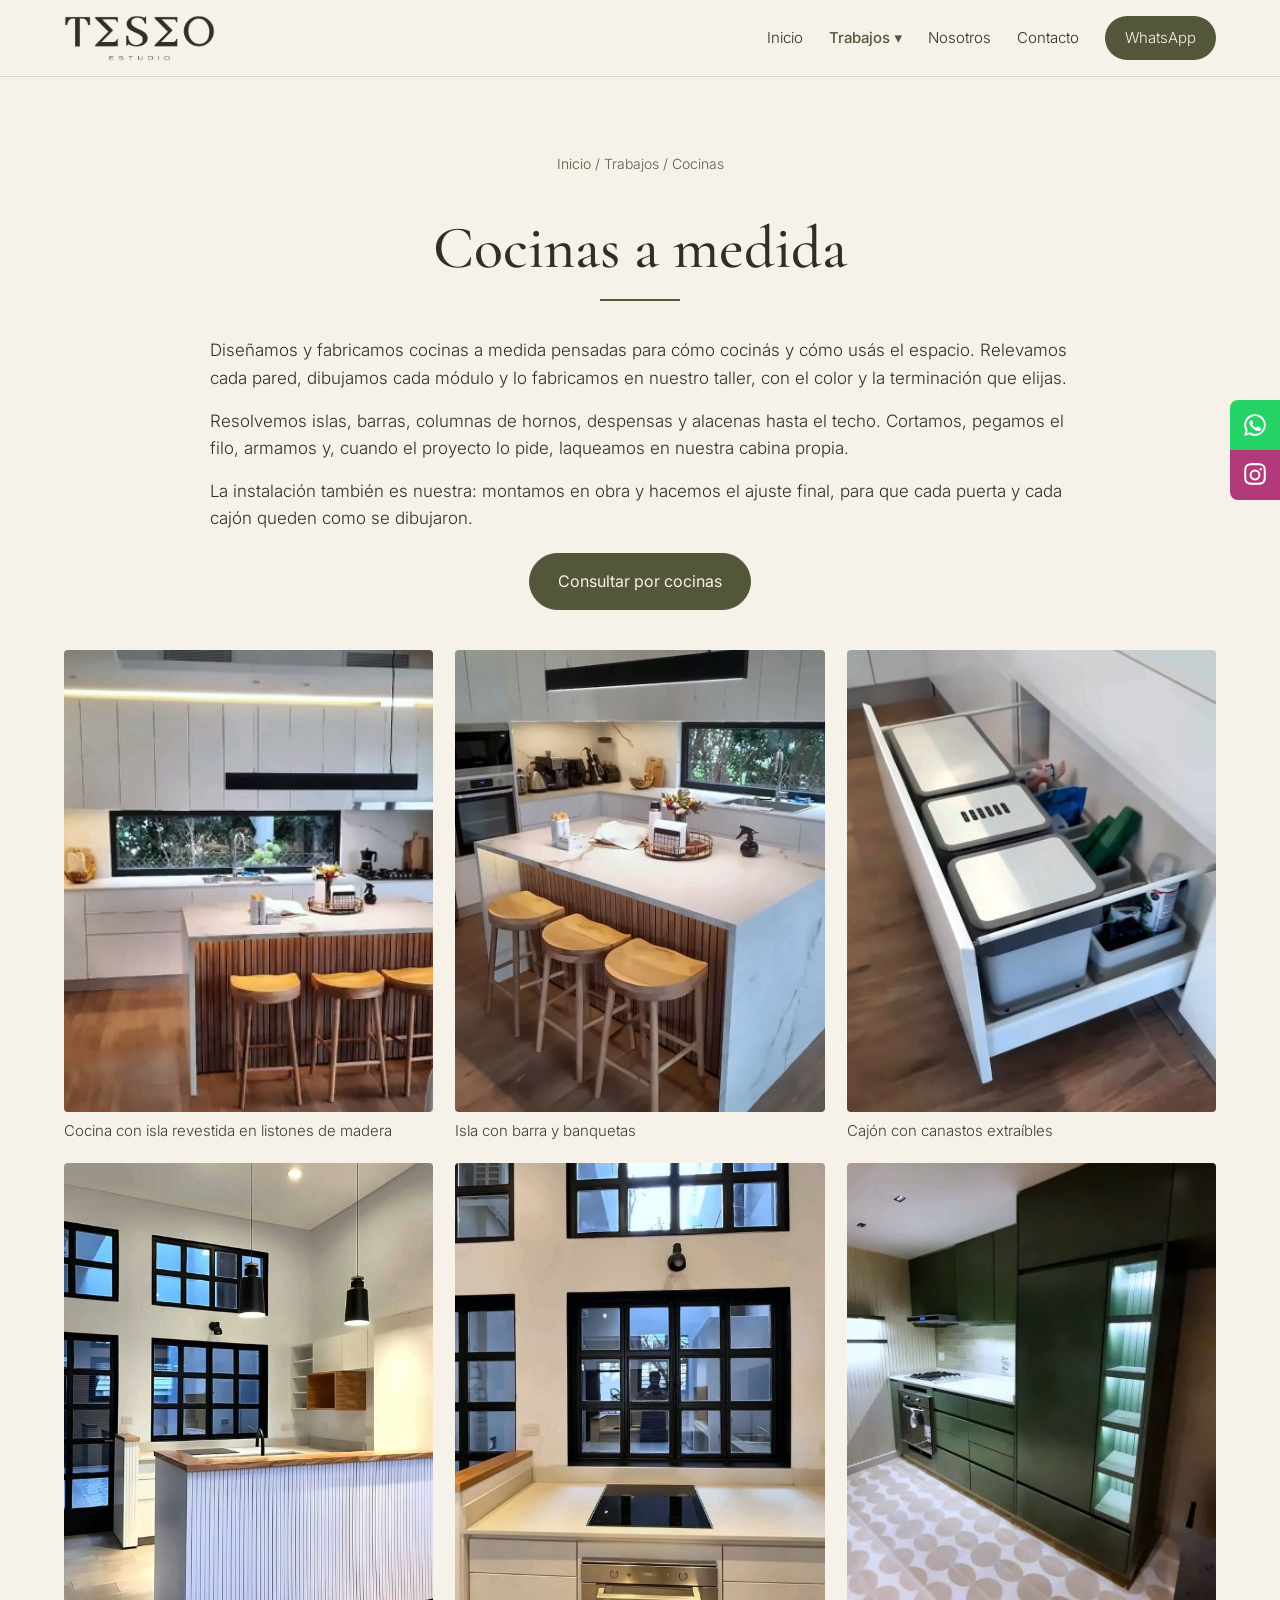
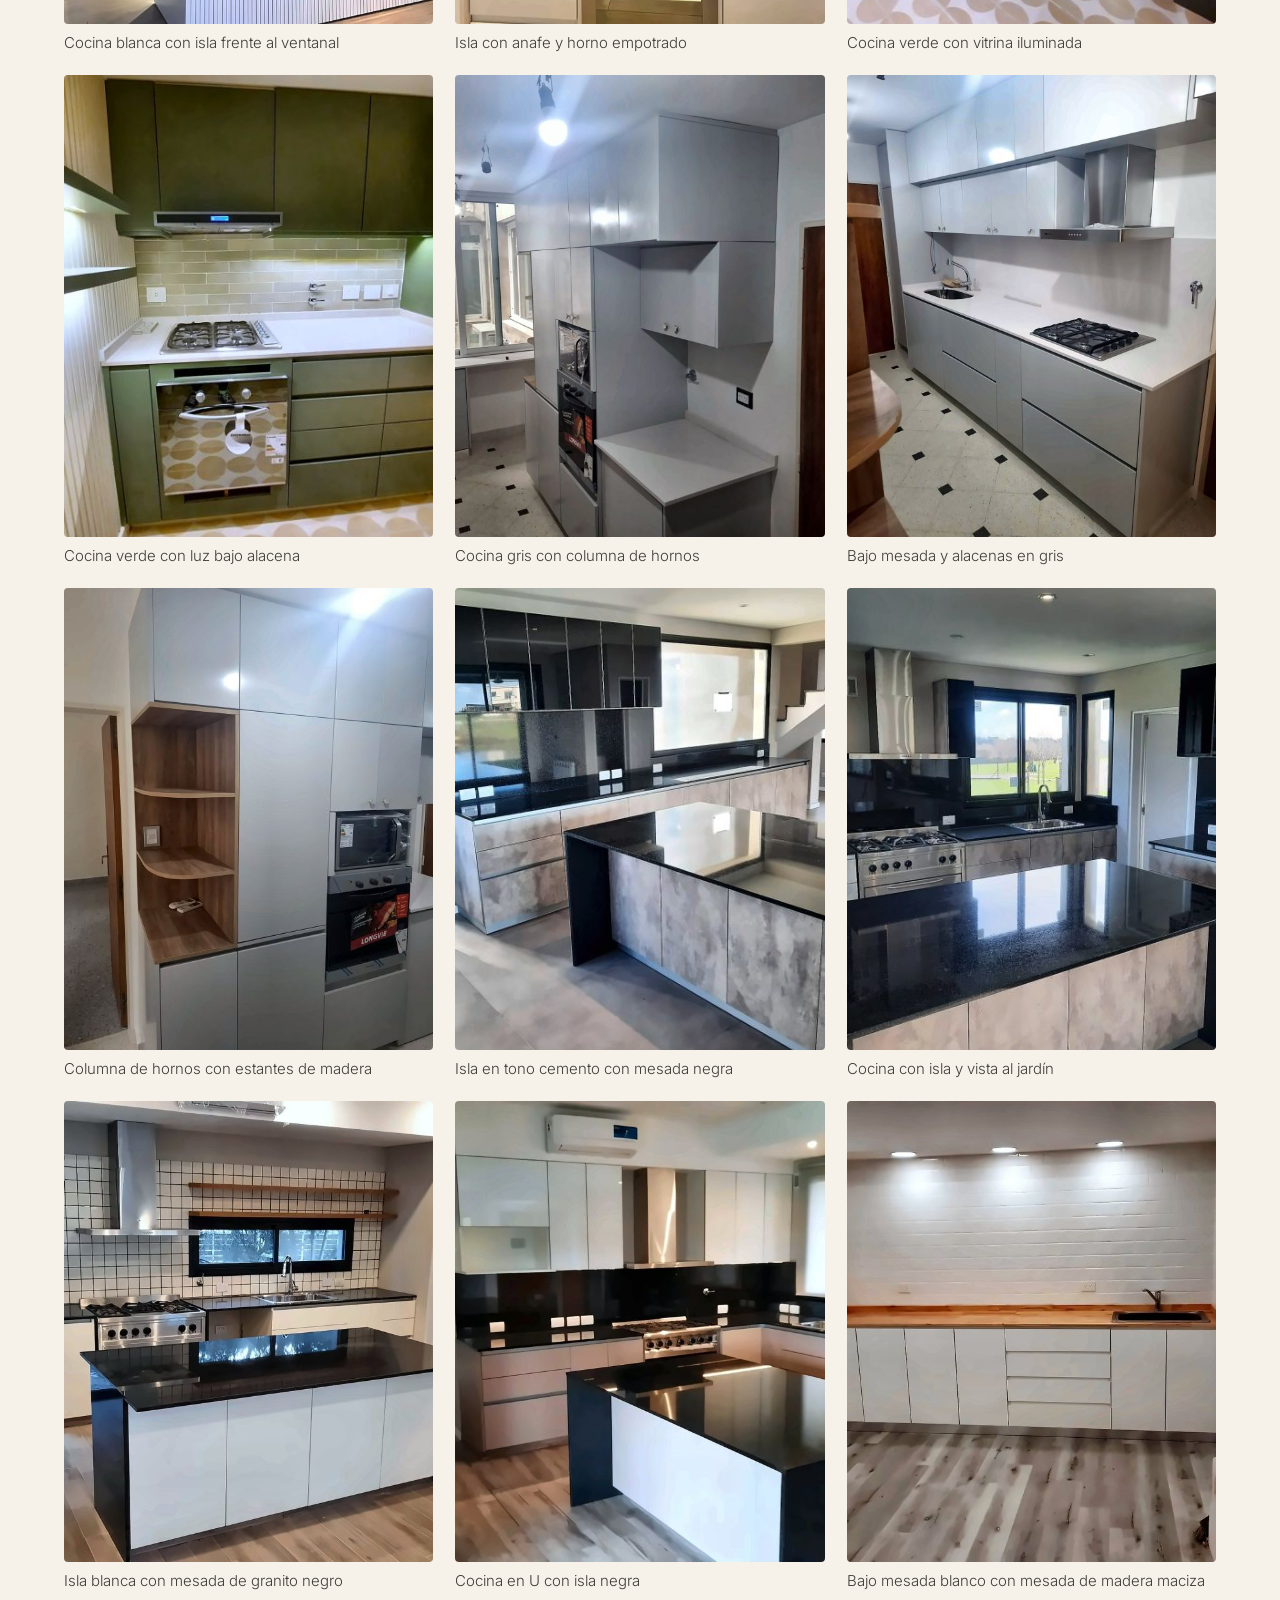
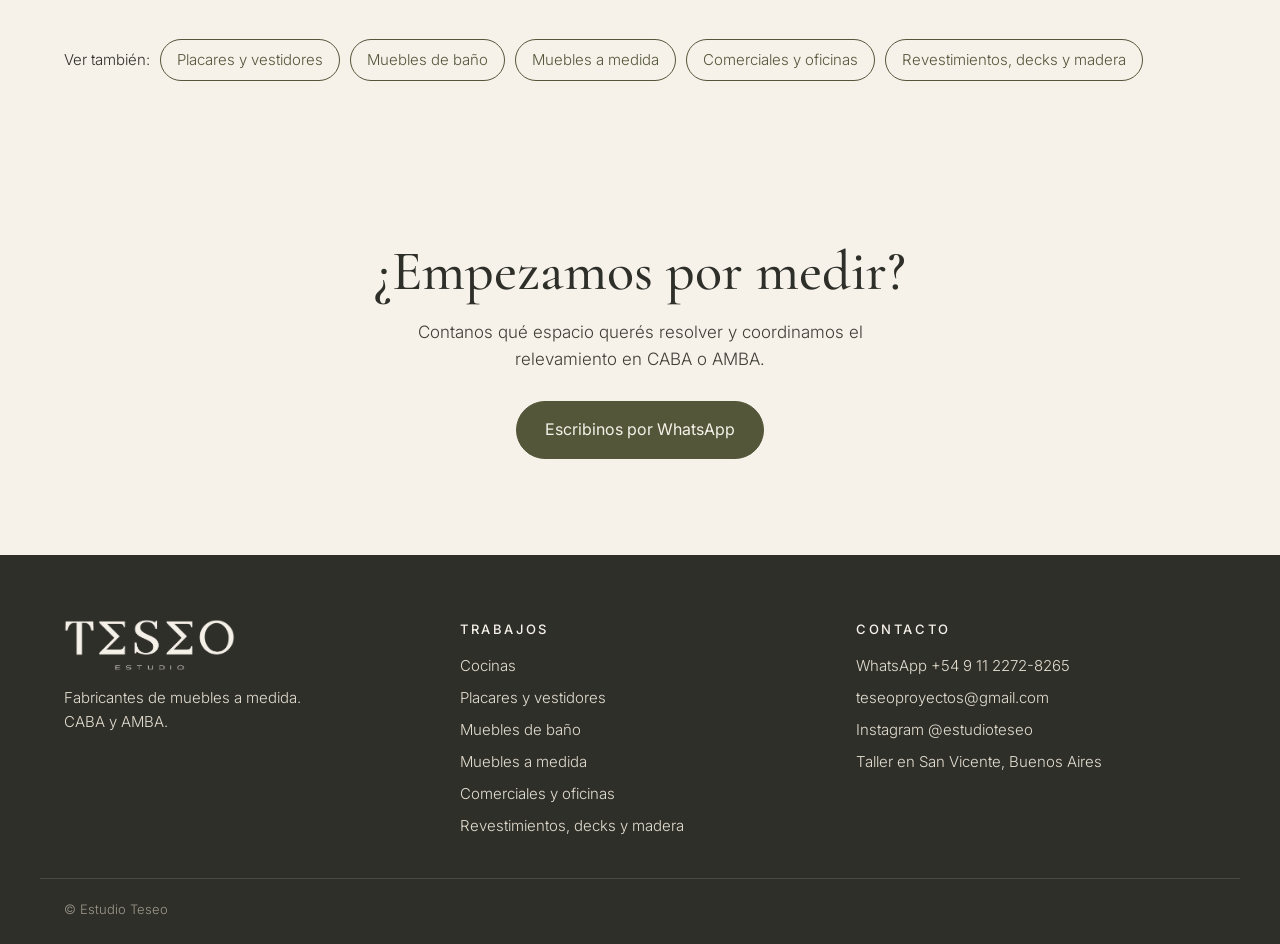
==== cocinas-a-medida.html @ 788e833e "Primera versión de la web de Estudio Teseo Co-Authored-By: Claude Opus 5.5 <noreply@anthropic.com> C" ====
<!doctype html>
<html lang="es"><head>
<meta charset="utf-8"><meta name="viewport" content="width=device-width, initial-scale=1">
<title>Cocinas a medida | Estudio Teseo</title>
<meta name="description" content="Cocinas a medida en CABA y AMBA. Bajo mesadas, alacenas, islas, columnas de hornos y despensas, fabricados para tu espacio. Fabricación e instalación propias.">
<meta property="og:type" content="website"><meta property="og:title" content="Cocinas a medida | Estudio Teseo">
<meta property="og:description" content="Cocinas a medida en CABA y AMBA. Bajo mesadas, alacenas, islas, columnas de hornos y despensas, fabricados para tu espacio. Fabricación e instalación propias."><meta property="og:image" content="img/compartir.jpg"><meta property="og:locale" content="es_AR">
<link rel="icon" href="data:image/svg+xml,%3Csvg xmlns='http://www.w3.org/2000/svg' viewBox='0 0 64 64'%3E%3Crect width='64' height='64' rx='10' fill='%2354563A'/%3E%3Ctext x='32' y='45' font-size='40' text-anchor='middle' fill='%23F6F2EA' font-family='sans-serif'%3E%CE%A3%3C/text%3E%3C/svg%3E">
<link rel="preconnect" href="https://fonts.googleapis.com">
<link href="https://fonts.googleapis.com/css2?family=Cormorant+Garamond:ital,wght@0,500;0,600;1,500&family=Inter:wght@300;400;500&display=swap" rel="stylesheet">
<link rel="stylesheet" href="estilo.css">
</head><body><header class="top"><div class="wrap bar">
<a href="index.html" class="home" aria-label="Estudio Teseo, inicio"><img class="logo-img" src="img/logo-oscuro.png" alt="Teseo Estudio" width="822" height="250"></a>
<button class="burger" aria-label="Abrir menú" aria-expanded="false"><span></span><span></span><span></span></button>
<nav class="menu" aria-label="Principal">
<a href="index.html">Inicio</a>
<div class="drop"><button class="dropbtn on" aria-expanded="false">Trabajos <span aria-hidden="true">▾</span></button><div class="dropmenu"><a href="cocinas-a-medida.html" class=on>Cocinas</a><a href="placares-y-vestidores.html">Placares y vestidores</a><a href="muebles-de-bano.html">Muebles de baño</a><a href="muebles-a-medida.html">Muebles a medida</a><a href="muebles-comerciales-y-oficinas.html">Comerciales y oficinas</a><a href="revestimientos-decks-y-madera.html">Revestimientos, decks y madera</a></div></div>
<a href="nosotros.html">Nosotros</a>
<a href="contacto.html">Contacto</a>
<a class="btn small" href="https://wa.me/5491122728265?text=Hola%20Estudio%20Teseo%2C%20vengo%20de%20la%20web%20y%20quiero%20hacer%20una%20consulta." target="_blank" rel="noopener">WhatsApp</a>
</nav></div></header>
<main><section class="page"><div class="wrap">
<p class="crumbs"><a href="index.html">Inicio</a> / Trabajos / Cocinas</p>
<h1>Cocinas a medida</h1><div class="rule"></div>
<div class="texto"><p>Diseñamos y fabricamos cocinas a medida pensadas para cómo cocinás y cómo usás el espacio. Relevamos cada pared, dibujamos cada módulo y lo fabricamos en nuestro taller, con el color y la terminación que elijas.</p><p>Resolvemos islas, barras, columnas de hornos, despensas y alacenas hasta el techo. Cortamos, pegamos el filo, armamos y, cuando el proyecto lo pide, laqueamos en nuestra cabina propia.</p><p>La instalación también es nuestra: montamos en obra y hacemos el ajuste final, para que cada puerta y cada cajón queden como se dibujaron.</p></div>
<p><a class="btn" href="https://wa.me/5491122728265?text=Hola%20Estudio%20Teseo%2C%20vengo%20de%20la%20web%20y%20quiero%20consultar%20por%20cocinas." target="_blank" rel="noopener">Consultar por cocinas</a></p>
<div class="galeria"><figure class="obra"><a href="img/obras/cocinas-25.jpg"><img loading="lazy" src="img/obras-mini/cocinas-25.jpg" alt="Cocina con isla revestida en listones de madera"></a><figcaption>Cocina con isla revestida en listones de madera</figcaption></figure><figure class="obra"><a href="img/obras/cocinas-31.jpg"><img loading="lazy" src="img/obras-mini/cocinas-31.jpg" alt="Isla con barra y banquetas"></a><figcaption>Isla con barra y banquetas</figcaption></figure><figure class="obra"><a href="img/obras/cocinas-26.jpg"><img loading="lazy" src="img/obras-mini/cocinas-26.jpg" alt="Cajón con canastos extraíbles"></a><figcaption>Cajón con canastos extraíbles</figcaption></figure><figure class="obra"><a href="img/obras/cocinas-16.jpg"><img loading="lazy" src="img/obras-mini/cocinas-16.jpg" alt="Cocina blanca con isla frente al ventanal"></a><figcaption>Cocina blanca con isla frente al ventanal</figcaption></figure><figure class="obra"><a href="img/obras/cocinas-18.jpg"><img loading="lazy" src="img/obras-mini/cocinas-18.jpg" alt="Isla con anafe y horno empotrado"></a><figcaption>Isla con anafe y horno empotrado</figcaption></figure><figure class="obra"><a href="img/obras/cocinas-05.jpg"><img loading="lazy" src="img/obras-mini/cocinas-05.jpg" alt="Cocina verde con vitrina iluminada"></a><figcaption>Cocina verde con vitrina iluminada</figcaption></figure><figure class="obra"><a href="img/obras/cocinas-10.jpg"><img loading="lazy" src="img/obras-mini/cocinas-10.jpg" alt="Cocina verde con luz bajo alacena"></a><figcaption>Cocina verde con luz bajo alacena</figcaption></figure><figure class="obra"><a href="img/obras/cocinas-45.jpg"><img loading="lazy" src="img/obras-mini/cocinas-45.jpg" alt="Cocina gris con columna de hornos"></a><figcaption>Cocina gris con columna de hornos</figcaption></figure><figure class="obra"><a href="img/obras/cocinas-53.jpg"><img loading="lazy" src="img/obras-mini/cocinas-53.jpg" alt="Bajo mesada y alacenas en gris"></a><figcaption>Bajo mesada y alacenas en gris</figcaption></figure><figure class="obra"><a href="img/obras/cocinas-54.jpg"><img loading="lazy" src="img/obras-mini/cocinas-54.jpg" alt="Columna de hornos con estantes de madera"></a><figcaption>Columna de hornos con estantes de madera</figcaption></figure><figure class="obra"><a href="img/obras/cocinas-63.jpg"><img loading="lazy" src="img/obras-mini/cocinas-63.jpg" alt="Isla en tono cemento con mesada negra"></a><figcaption>Isla en tono cemento con mesada negra</figcaption></figure><figure class="obra"><a href="img/obras/cocinas-66.jpg"><img loading="lazy" src="img/obras-mini/cocinas-66.jpg" alt="Cocina con isla y vista al jardín"></a><figcaption>Cocina con isla y vista al jardín</figcaption></figure><figure class="obra"><a href="img/obras/cocinas-84.jpg"><img loading="lazy" src="img/obras-mini/cocinas-84.jpg" alt="Isla blanca con mesada de granito negro"></a><figcaption>Isla blanca con mesada de granito negro</figcaption></figure><figure class="obra"><a href="img/obras/cocinas-89.jpg"><img loading="lazy" src="img/obras-mini/cocinas-89.jpg" alt="Cocina en U con isla negra"></a><figcaption>Cocina en U con isla negra</figcaption></figure><figure class="obra"><a href="img/obras/cocinas-80.jpg"><img loading="lazy" src="img/obras-mini/cocinas-80.jpg" alt="Bajo mesada blanco con mesada de madera maciza"></a><figcaption>Bajo mesada blanco con mesada de madera maciza</figcaption></figure></div>
<nav class="otros" aria-label="Otros trabajos"><span>Ver también:</span><a href="placares-y-vestidores.html">Placares y vestidores</a><a href="muebles-de-bano.html">Muebles de baño</a><a href="muebles-a-medida.html">Muebles a medida</a><a href="muebles-comerciales-y-oficinas.html">Comerciales y oficinas</a><a href="revestimientos-decks-y-madera.html">Revestimientos, decks y madera</a></nav>
</div></section>
<section class="cta"><div class="wrap center">
<h2>¿Empezamos por medir?</h2><p>Contanos qué espacio querés resolver y coordinamos el relevamiento en CABA o AMBA.</p>
<a class="btn" href="https://wa.me/5491122728265?text=Hola%20Estudio%20Teseo%2C%20vengo%20de%20la%20web%20y%20quiero%20consultar%20por%20cocinas." target="_blank" rel="noopener">Escribinos por WhatsApp</a></div></section>
</main><footer class="foot"><div class="wrap cols">
<div><img class="logo-img" src="img/logo-claro.png" alt="Teseo Estudio" width="822" height="250"><p>Fabricantes de muebles a medida.<br>CABA y AMBA.</p></div>
<div><h4>Trabajos</h4><ul><li><a href="cocinas-a-medida.html">Cocinas</a></li><li><a href="placares-y-vestidores.html">Placares y vestidores</a></li><li><a href="muebles-de-bano.html">Muebles de baño</a></li><li><a href="muebles-a-medida.html">Muebles a medida</a></li><li><a href="muebles-comerciales-y-oficinas.html">Comerciales y oficinas</a></li><li><a href="revestimientos-decks-y-madera.html">Revestimientos, decks y madera</a></li></ul></div>
<div><h4>Contacto</h4><ul>
<li><a href="https://wa.me/5491122728265?text=Hola%20Estudio%20Teseo%2C%20vengo%20de%20la%20web%20y%20quiero%20hacer%20una%20consulta." target="_blank" rel="noopener">WhatsApp +54 9 11 2272-8265</a></li>
<li><a href="mailto:teseoproyectos@gmail.com">teseoproyectos@gmail.com</a></li>
<li><a href="https://www.instagram.com/estudioteseo/" target="_blank" rel="noopener">Instagram @estudioteseo</a></li>
<li>Taller en San Vicente, Buenos Aires</li></ul></div>
</div><div class="wrap copy">© Estudio Teseo</div></footer>
<div class="float" aria-label="Contacto rápido">
<a class="f-wa" href="https://wa.me/5491122728265?text=Hola%20Estudio%20Teseo%2C%20vengo%20de%20la%20web%20y%20quiero%20hacer%20una%20consulta." target="_blank" rel="noopener" aria-label="WhatsApp"><svg viewBox="0 0 24 24"><path fill="currentColor" d="M12 2a10 10 0 0 0-8.6 15.1L2 22l5-1.3A10 10 0 1 0 12 2zm0 18.2a8.2 8.2 0 0 1-4.2-1.2l-.3-.2-3 .8.8-2.9-.2-.3A8.2 8.2 0 1 1 12 20.2zm4.5-6.1c-.2-.1-1.5-.7-1.7-.8s-.4-.1-.6.1-.7.8-.8 1-.3.2-.5.1a6.7 6.7 0 0 1-3.3-2.9c-.3-.4.3-.4.7-1.4.1-.2 0-.3 0-.4l-.8-1.8c-.2-.5-.4-.4-.6-.4h-.5a1 1 0 0 0-.7.3 3 3 0 0 0-.9 2.2 5.2 5.2 0 0 0 1.1 2.8 11.9 11.9 0 0 0 4.6 4c1.7.7 2.4.8 3.2.7a2.8 2.8 0 0 0 1.8-1.3 2.3 2.3 0 0 0 .2-1.3c-.1-.1-.3-.2-.5-.3z"/></svg></a>
<a class="f-ig" href="https://www.instagram.com/estudioteseo/" target="_blank" rel="noopener" aria-label="Instagram"><svg viewBox="0 0 24 24"><path fill="currentColor" d="M12 7a5 5 0 1 0 0 10 5 5 0 0 0 0-10zm0 8.2a3.2 3.2 0 1 1 0-6.4 3.2 3.2 0 0 1 0 6.4zM17.3 5.5a1.2 1.2 0 1 0 0 2.4 1.2 1.2 0 0 0 0-2.4zM21.9 7.1a6.1 6.1 0 0 0-1.6-4.3A6.1 6.1 0 0 0 16 1.1C14.3 1 9.7 1 8 1.1a6.1 6.1 0 0 0-4.3 1.6A6.1 6.1 0 0 0 2.1 7C2 8.7 2 13.3 2.1 15a6.1 6.1 0 0 0 1.6 4.3A6.1 6.1 0 0 0 8 20.9c1.7.1 6.3.1 8 0a6.1 6.1 0 0 0 4.3-1.6 6.1 6.1 0 0 0 1.6-4.3c.1-1.7.1-6.3 0-8zm-2.2 9.8a3.3 3.3 0 0 1-1.8 1.8c-1.3.5-4.3.4-5.9.4s-4.6.1-5.9-.4a3.3 3.3 0 0 1-1.8-1.8c-.5-1.3-.4-4.3-.4-5.9s-.1-4.6.4-5.9a3.3 3.3 0 0 1 1.8-1.8C7.4 2.8 10.4 2.9 12 2.9s4.6-.1 5.9.4a3.3 3.3 0 0 1 1.8 1.8c.5 1.3.4 4.3.4 5.9s.1 4.6-.4 5.9z"/></svg></a>
</div>
<div id="visor" role="dialog" aria-modal="true" aria-label="Foto ampliada"><button id="vx" aria-label="Cerrar">×</button><button id="vp" aria-label="Anterior">‹</button><img alt=""><button id="vn" aria-label="Siguiente">›</button><p></p></div>
<script src="sitio.js"></script>
</body></html>
---- estilo.css ----
:root{--olive:#54563A;--sand:#ECE4D6;--paper:#F6F2EA;--ink:#2F2F2A;--mute:#5E5C52;--line:#DDD4C3}
*{box-sizing:border-box}
html{scroll-behavior:smooth}
body{margin:0;background:var(--paper);color:var(--ink);font-family:Inter,system-ui,sans-serif;font-weight:300;font-size:17px;line-height:1.6}
img{max-width:100%;display:block}
a{color:var(--olive)}
h1,h2,h3{font-family:'Cormorant Garamond',Georgia,serif;font-weight:500;line-height:1.1;margin:0}
h2{font-size:clamp(32px,4vw,46px)}
.wrap{max-width:1200px;margin:0 auto;padding:0 24px}
.narrow{max-width:820px}
.center{text-align:center}
.kicker{font-size:13px;letter-spacing:.3em;color:var(--mute);margin:0}
.sub{color:var(--mute);margin:10px 0 32px}
.btn{display:inline-block;text-decoration:none;background:var(--olive);color:var(--paper);padding:15px 28px;border-radius:999px;font-weight:400;font-size:16px;border:1px solid var(--olive);cursor:pointer;font-family:inherit}
.btn:hover{background:var(--ink);border-color:var(--ink);color:var(--paper)}
.btn.small{padding:10px 20px;font-size:15px}
.btn.outline{background:transparent;color:var(--olive)}
.btn.outline:hover{background:var(--olive);color:var(--paper)}
/* header */
.top{position:sticky;top:0;z-index:40;background:var(--paper);border-bottom:1px solid var(--line)}
.bar{display:flex;align-items:center;justify-content:space-between;min-height:76px;gap:16px}
.home{text-decoration:none;color:var(--ink)}
.logo{display:inline-flex;flex-direction:column;line-height:1.1}
.logo .l1{font-weight:300;font-size:26px;letter-spacing:.32em}
.logo .l2{font-size:10px;letter-spacing:.5em;color:var(--mute)}
.menu{display:flex;align-items:center;gap:6px 26px;font-size:15px}
.menu>a,.dropbtn{text-decoration:none;color:var(--ink);padding:12px 0;background:none;border:0;font:inherit;cursor:pointer}
.menu>a.on,.dropbtn.on{color:var(--olive);font-weight:500}
.menu>a.btn{color:var(--paper);background:var(--olive);padding:10px 20px}
.drop{position:relative}
.dropmenu{display:none;position:absolute;top:100%;left:-16px;background:var(--paper);border:1px solid var(--line);border-radius:6px;padding:8px 0;min-width:260px;box-shadow:0 12px 30px rgba(0,0,0,.08)}
.dropmenu a{display:block;padding:10px 18px;text-decoration:none;color:var(--ink)}
.dropmenu a:hover,.dropmenu a.on{background:var(--sand);color:var(--olive)}
.drop:hover .dropmenu,.drop.open .dropmenu{display:block}
.burger{display:none;background:none;border:0;width:44px;height:44px;cursor:pointer;padding:10px}
.burger span{display:block;height:2px;background:var(--ink);margin:5px 0}
@media (max-width:900px){
 .burger{display:block}
 .menu{display:none;position:absolute;left:0;right:0;top:100%;background:var(--paper);flex-direction:column;align-items:stretch;padding:8px 24px 20px;border-bottom:1px solid var(--line)}
 .menu.open{display:flex}
 .menu>a,.dropbtn{padding:12px 0;text-align:left;border-bottom:1px solid var(--line)}
 .menu>a.btn{text-align:center;margin-top:12px;border-bottom:0}
 .dropmenu{position:static;box-shadow:none;border:0;padding:0 0 8px 12px;display:none}
 .drop:hover .dropmenu{display:none}.drop.open .dropmenu{display:block}
}
/* slider */
.slider{position:relative;height:min(78vh,720px);min-height:460px;overflow:hidden;background:#222}
.slide{position:absolute;inset:0;background-size:cover;background-position:center;opacity:0;transition:opacity 1.2s;display:block}
.slide.on{opacity:1}
.slide::after{content:"";position:absolute;inset:0;background:linear-gradient(180deg,rgba(0,0,0,.15),rgba(0,0,0,.55))}
.slide .cap{position:absolute;right:28px;bottom:70px;z-index:2;color:var(--paper);font-size:14px;letter-spacing:.25em;text-transform:uppercase;border-bottom:1px solid rgba(246,242,234,.7);padding-bottom:4px}
.slogan{position:absolute;left:0;right:0;bottom:90px;z-index:3;max-width:1200px;margin:0 auto;padding:0 24px;color:var(--paper);pointer-events:none}
.slogan .kicker{color:#E4DED0}
.slogan h1{font-size:clamp(42px,6.5vw,84px);margin-top:12px;color:var(--paper)}
.slogan em{color:#E8E2C8}
.dots{position:absolute;left:0;right:0;bottom:28px;z-index:3;display:flex;gap:10px;justify-content:center}
.dot{width:11px;height:11px;border-radius:50%;border:1px solid var(--paper);background:transparent;padding:0;cursor:pointer}
.dot.on{background:var(--paper)}
@media (max-width:700px){.slide .cap{display:none}.slogan{bottom:70px}}
/* intro */
.intro{padding:80px 0 72px}
.intro p{font-size:19px}
.rubros{list-style:none;padding:0;margin:36px 0;display:grid;grid-template-columns:1fr;gap:1px;background:#CFC5B2;border:1px solid #CFC5B2}
.rubros li{background:var(--sand);padding:22px;display:flex;flex-direction:column;gap:6px}
.rubros strong{font-family:'Cormorant Garamond',serif;font-size:23px;font-weight:600;line-height:1.15}
.rubros span{font-size:15px;color:#3F3E37}
/* video */
.video{background:var(--sand);padding:72px 0}
.video video{margin:28px auto 0;max-height:80vh;max-width:100%;border-radius:6px;background:#000}
/* tiles */
.tiles-sec{padding:88px 0}
.tiles{display:grid;grid-template-columns:repeat(auto-fit,minmax(min(100%,340px),1fr));gap:18px}
.tile{position:relative;display:block;aspect-ratio:4/3;overflow:hidden;border-radius:6px;text-decoration:none;background:#333}
.tile img{width:100%;height:100%;object-fit:cover;transition:transform .5s}
.tile:hover img{transform:scale(1.04)}
.tile::after{content:"";position:absolute;inset:0;background:linear-gradient(180deg,rgba(0,0,0,0) 30%,rgba(0,0,0,.82))}
.tile span{position:absolute;left:22px;right:22px;bottom:18px;z-index:2;color:var(--paper);display:flex;flex-direction:column;gap:4px}
.tile strong{font-family:'Cormorant Garamond',serif;font-weight:600;font-size:30px;line-height:1.05;letter-spacing:.02em}
.tile em{font-style:normal;font-size:14px;color:#ECE4D6}
/* proceso */
.proceso{background:var(--olive);color:var(--paper);padding:88px 0}
.proceso .sub{color:#E4DED0}
.pasos{list-style:none;padding:0;margin:0;display:grid;grid-template-columns:repeat(auto-fit,minmax(min(100%,170px),1fr));gap:26px}
.pasos li{display:flex;flex-direction:column;gap:8px;border-top:1px solid #8A8B6E;padding-top:16px}
.pasos .n{font-family:'Cormorant Garamond',serif;font-size:38px;line-height:1}
.pasos strong{font-weight:500;font-size:18px}
.pasos span:last-child{font-size:15px;color:#E4DED0}
.page .pasos li{border-top-color:var(--line)}
.page .pasos span:last-child{color:var(--mute)}
/* estudios */
.estudios{background:var(--sand);padding:88px 0}
.two{display:grid;grid-template-columns:repeat(auto-fit,minmax(min(100%,420px),1fr));gap:48px;align-items:start}
.estudios h2{margin:14px 0 18px}
.checks{list-style:none;padding:0;margin:0 0 26px;display:flex;flex-direction:column;gap:12px}
.checks li{padding-left:28px;position:relative}
.checks li::before{content:"";position:absolute;left:0;top:11px;width:14px;height:1px;background:var(--olive)}
/* cta */
.cta{padding:96px 0}
.cta h2{font-size:clamp(36px,5vw,56px)}
.cta p{color:#3F3E37;max-width:34rem;margin:16px auto 28px}
/* pages */
.page{padding:56px 0 64px}
.crumbs{font-size:14px;color:var(--mute);margin:0 0 18px}
.crumbs a{text-decoration:none}
.page h1{font-size:clamp(38px,5vw,60px);text-align:center}
.rule{width:80px;height:2px;background:var(--olive);margin:18px auto 36px}
.texto{max-width:860px;margin:0 auto 8px}
.page>.wrap>p{text-align:center;margin:20px 0 40px}
.texto p{margin:0 0 16px}
.foto{border-radius:6px;width:100%;height:100%;max-height:560px;object-fit:cover}
.mt{margin:72px 0 28px}
.galeria{display:grid;grid-template-columns:repeat(auto-fill,minmax(min(100%,300px),1fr));gap:22px}
.obra{margin:0}
.obra a{display:block;overflow:hidden;border-radius:4px;background:#E4DED0}
.obra img{width:100%;aspect-ratio:4/5;object-fit:cover;transition:transform .4s}
.obra a:hover img{transform:scale(1.03)}
.obra figcaption{font-size:15px;color:#3F3E37;margin-top:8px;line-height:1.4}
.otros{display:flex;flex-wrap:wrap;gap:10px;align-items:center;margin-top:48px;font-size:15px}
.otros a{border:1px solid var(--olive);border-radius:999px;padding:8px 16px;text-decoration:none}
.otros a:hover{background:var(--olive);color:var(--paper)}
.datos{list-style:none;padding:0;margin:20px 0;display:flex;flex-direction:column;gap:10px}
.datos strong{font-weight:500}
.form{background:var(--sand);padding:28px;border-radius:8px;display:flex;flex-direction:column;gap:16px}
.form label{display:flex;flex-direction:column;gap:6px;font-size:15px;font-weight:400}
.form input,.form select,.form textarea{font:inherit;font-size:16px;padding:12px 14px;border:1px solid #CFC5B2;border-radius:6px;background:var(--paper);color:var(--ink)}
.form .btn{align-self:flex-start}
.nota{font-size:13px;color:var(--mute);margin:0}
/* footer */
.foot{background:var(--ink);color:#E4DED0;padding:64px 0 24px;font-size:15px}
.foot .cols{display:grid;grid-template-columns:repeat(auto-fit,minmax(min(100%,220px),1fr));gap:36px}
.foot .logo .l1{color:var(--paper);font-size:22px}.foot .logo .l2{color:#B9B3A3}
.foot h4{font-family:Inter,sans-serif;font-weight:500;font-size:13px;letter-spacing:.2em;text-transform:uppercase;margin:0 0 14px;color:var(--paper)}
.foot ul{list-style:none;padding:0;margin:0;display:flex;flex-direction:column;gap:8px}
.foot a{color:#E4DED0;text-decoration:none}.foot a:hover{color:var(--paper);text-decoration:underline}
.copy{margin-top:40px;padding-top:20px;border-top:1px solid #4A4A43;font-size:13px;color:#9C978A}
/* floating */
.float{position:fixed;right:0;top:50%;transform:translateY(-50%);z-index:45;display:flex;flex-direction:column}
.float a{width:50px;height:50px;display:flex;align-items:center;justify-content:center;color:#fff}
.float svg{width:26px;height:26px}
.f-wa{background:#25D366;border-radius:8px 0 0 0}.f-ig{background:#B23A7A;border-radius:0 0 0 8px}
/* lightbox */
#visor{position:fixed;inset:0;background:rgba(30,30,26,.97);display:none;align-items:center;justify-content:center;z-index:60;padding:56px 16px}
#visor.open{display:flex}
#visor img{max-width:100%;max-height:100%;object-fit:contain}
#visor p{position:absolute;bottom:14px;left:0;right:0;text-align:center;color:var(--sand);margin:0;font-size:15px;padding:0 60px}
#visor button{position:absolute;background:none;border:0;color:var(--paper);font-size:36px;cursor:pointer;width:56px;height:56px}
#vx{top:6px;right:6px}#vp{left:4px;top:50%;transform:translateY(-50%)}#vn{right:4px;top:50%;transform:translateY(-50%)}

@media (min-width:640px){.rubros{grid-template-columns:1fr 1fr}.rubros li:last-child{grid-column:span 2}}
@media (min-width:1000px){.intro .narrow{max-width:1200px}.intro .narrow>p:first-child{max-width:820px;margin-left:auto;margin-right:auto}.rubros{grid-template-columns:repeat(5,1fr)}.rubros li:last-child{grid-column:auto}}
.ig{max-width:400px;margin:28px auto 0;border-radius:8px;overflow:hidden;background:#fff}.ig iframe{width:100%;height:700px;border:0;display:block}
.logo-img{height:46px;width:auto}.foot .logo-img{height:52px;margin-bottom:14px}@media (max-width:600px){.logo-img{height:38px}}
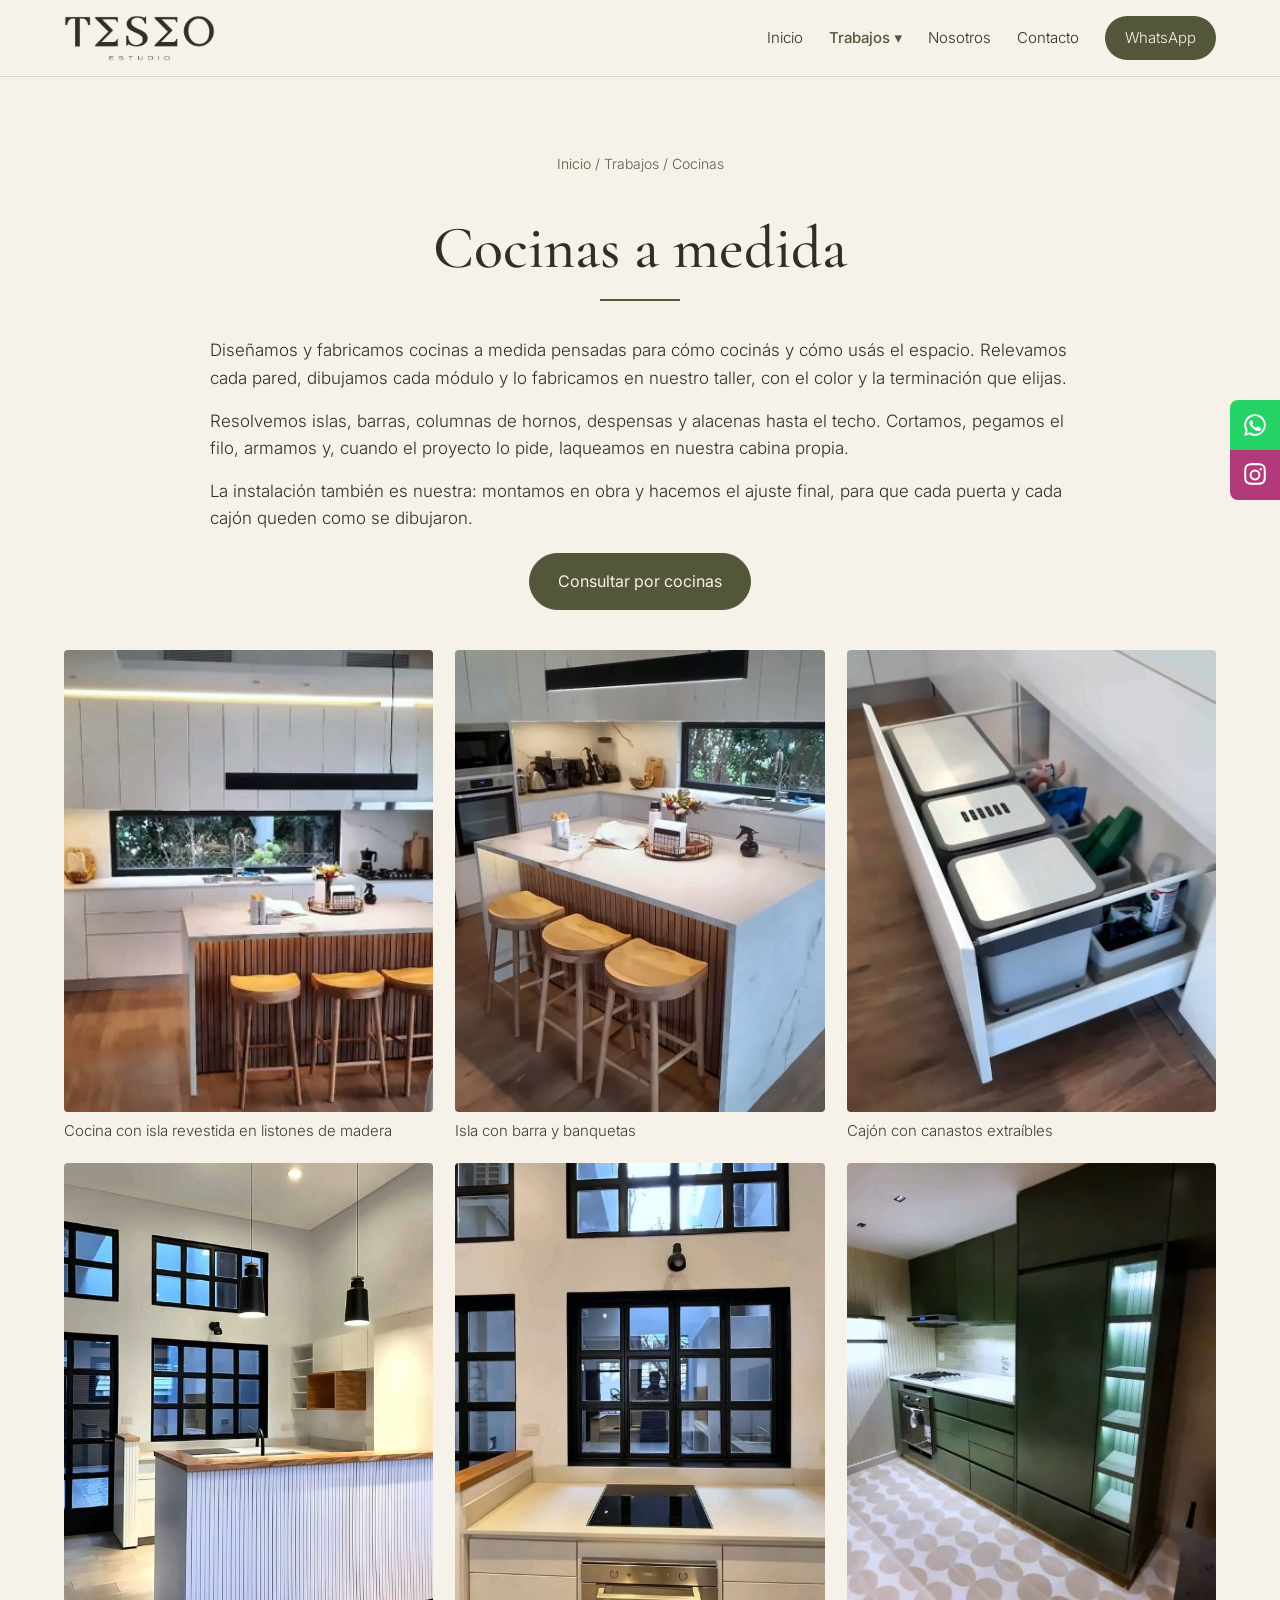
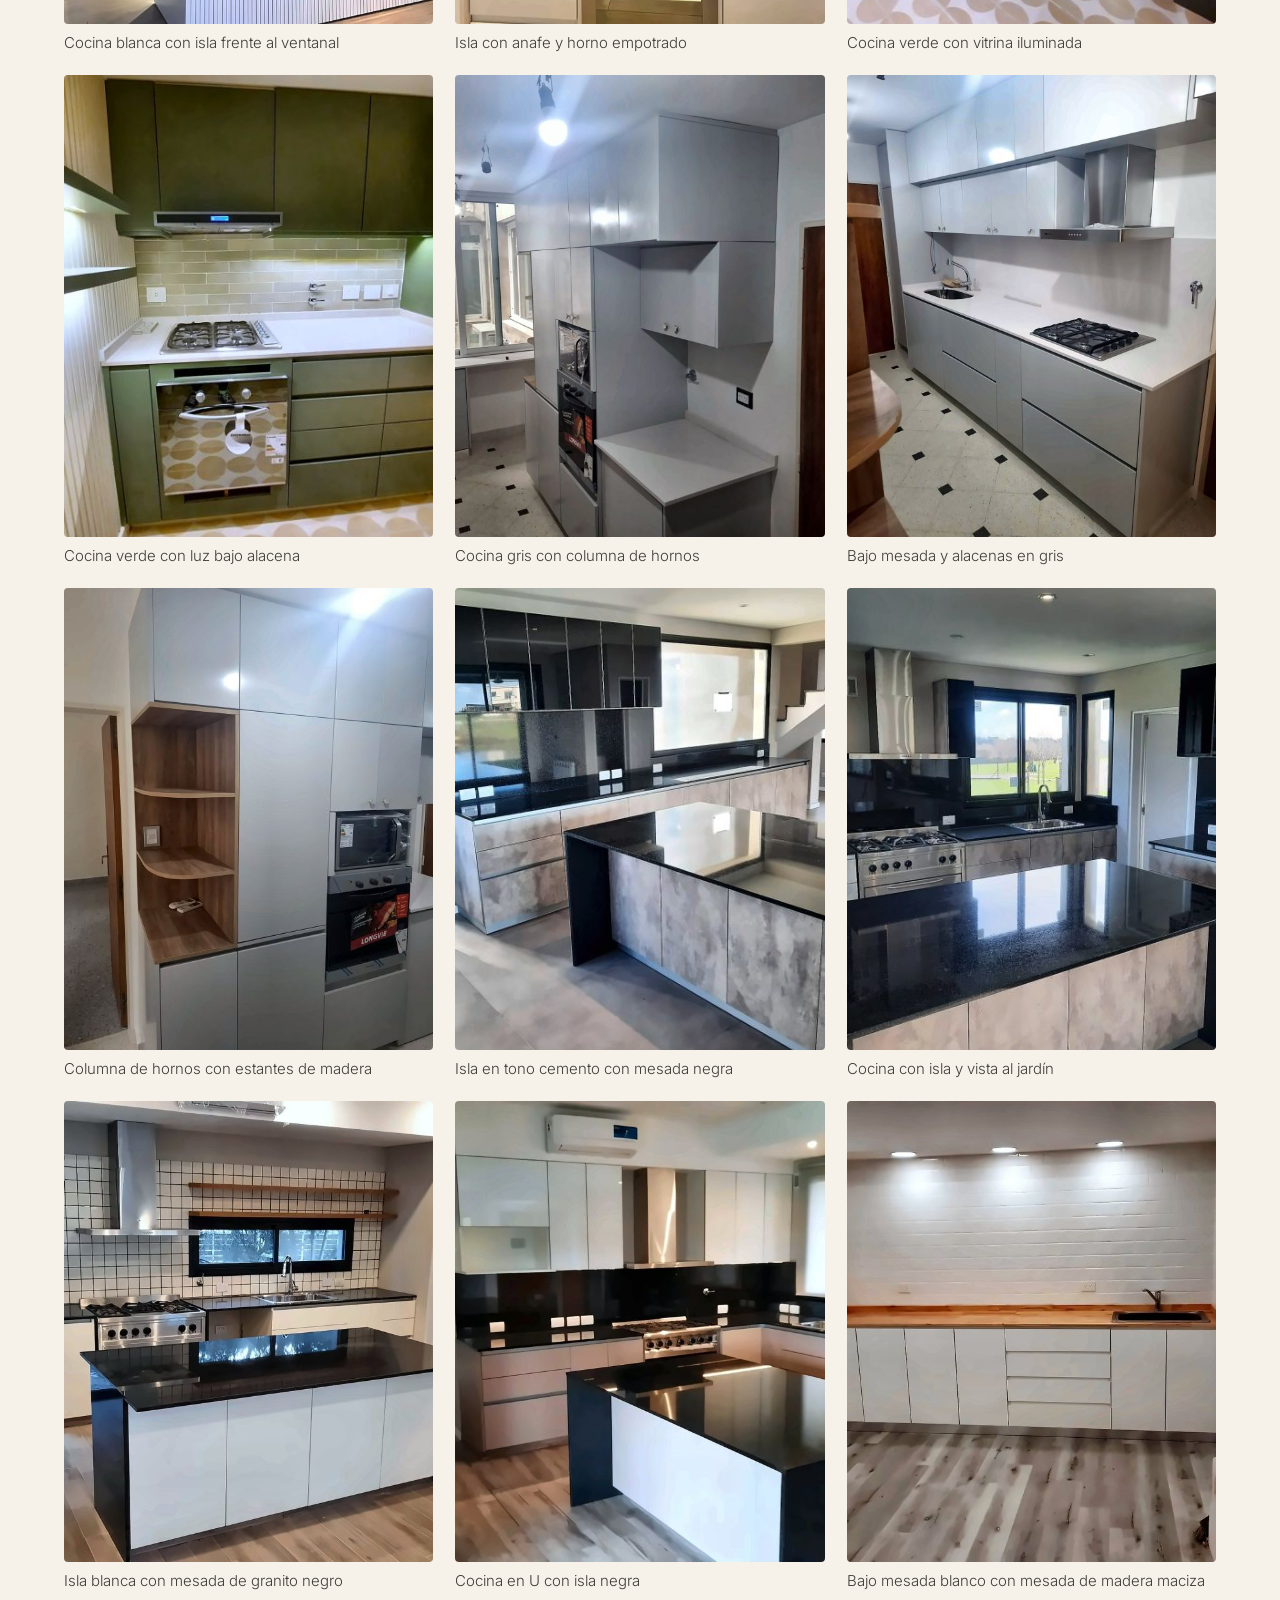
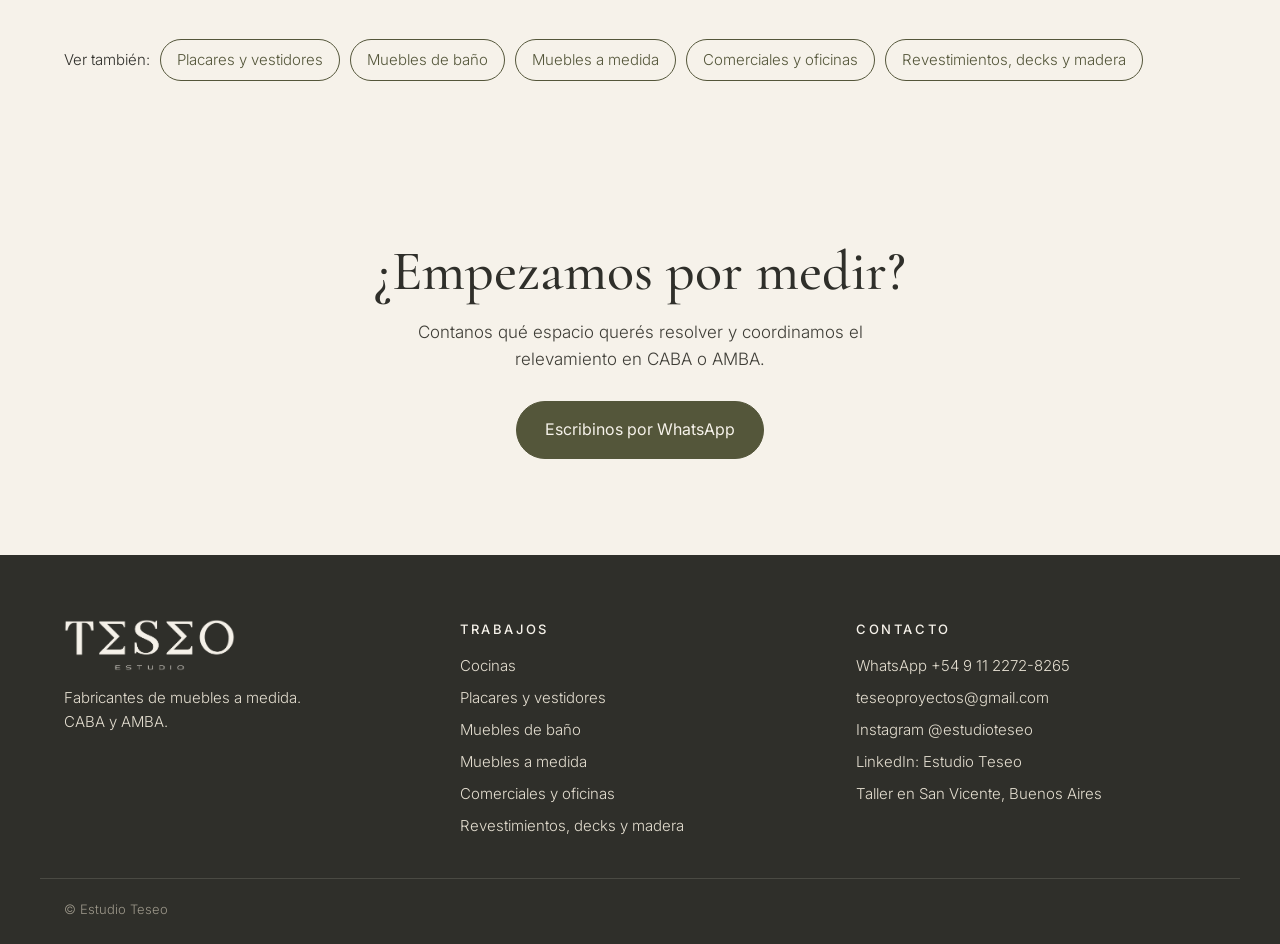
==== commit 5a512281: "Agregar LinkedIn en el pie y en contacto" ====
--- a/cocinas-a-medida.html
+++ b/cocinas-a-medida.html
@@ -37,6 +37,7 @@
 <li><a href="https://wa.me/5491122728265?text=Hola%20Estudio%20Teseo%2C%20vengo%20de%20la%20web%20y%20quiero%20hacer%20una%20consulta." target="_blank" rel="noopener">WhatsApp +54 9 11 2272-8265</a></li>
 <li><a href="mailto:teseoproyectos@gmail.com">teseoproyectos@gmail.com</a></li>
 <li><a href="https://www.instagram.com/estudioteseo/" target="_blank" rel="noopener">Instagram @estudioteseo</a></li>
+<li><a href="https://www.linkedin.com/company/estudioteseo/" target="_blank" rel="noopener">LinkedIn: Estudio Teseo</a></li>
 <li>Taller en San Vicente, Buenos Aires</li></ul></div>
 </div><div class="wrap copy">© Estudio Teseo</div></footer>
 <div class="float" aria-label="Contacto rápido">
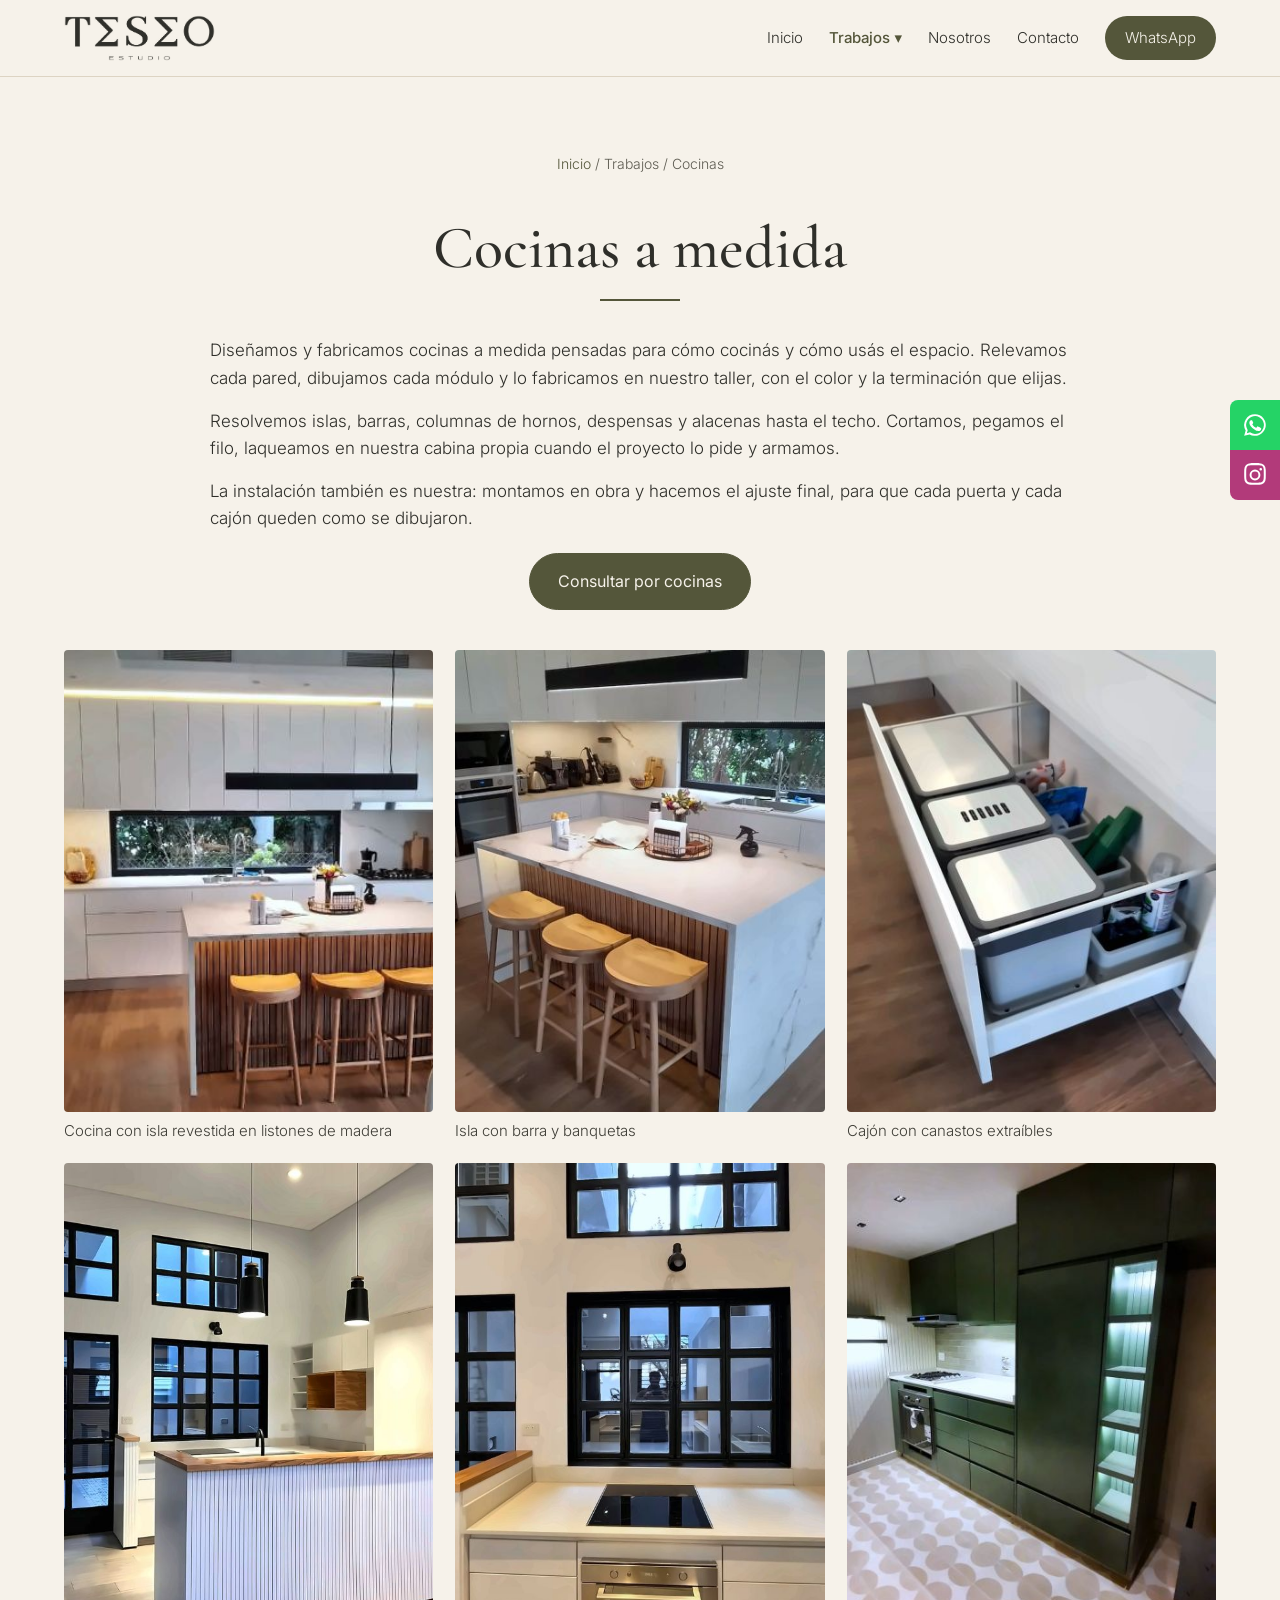
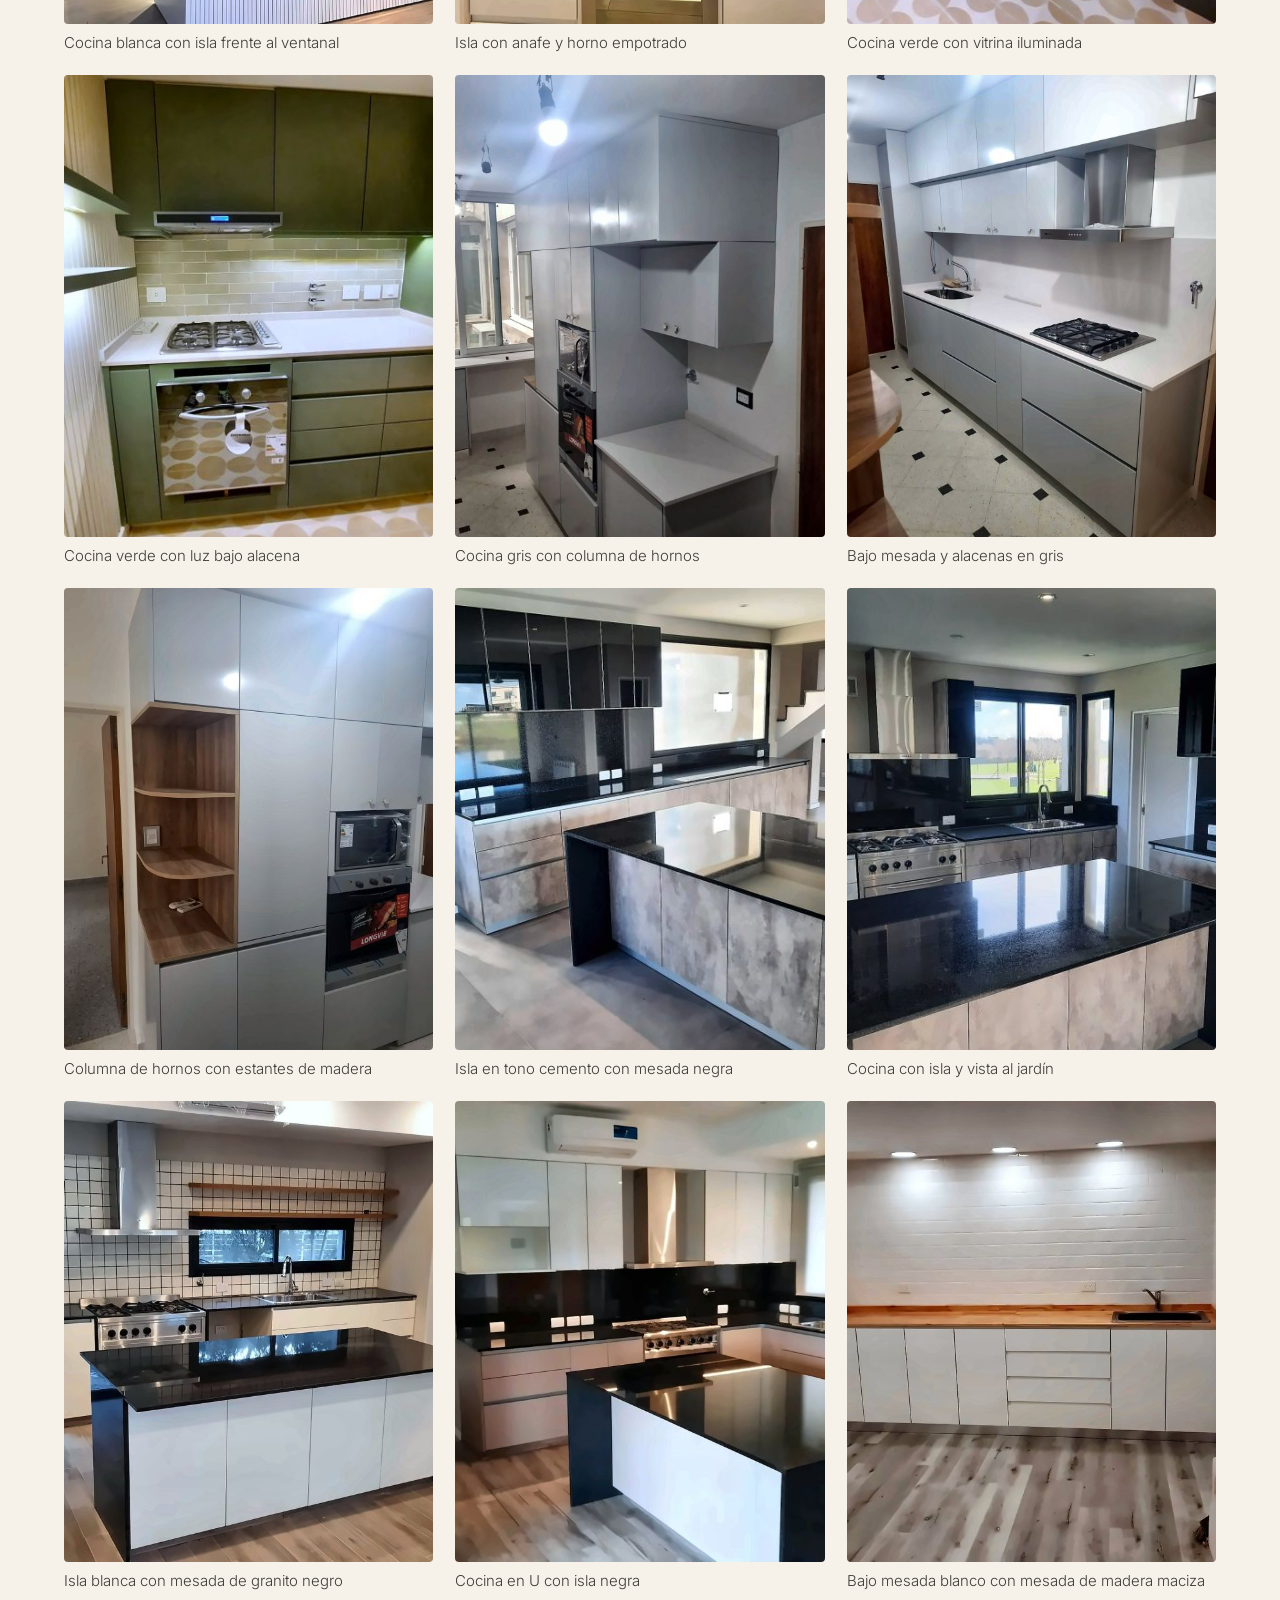
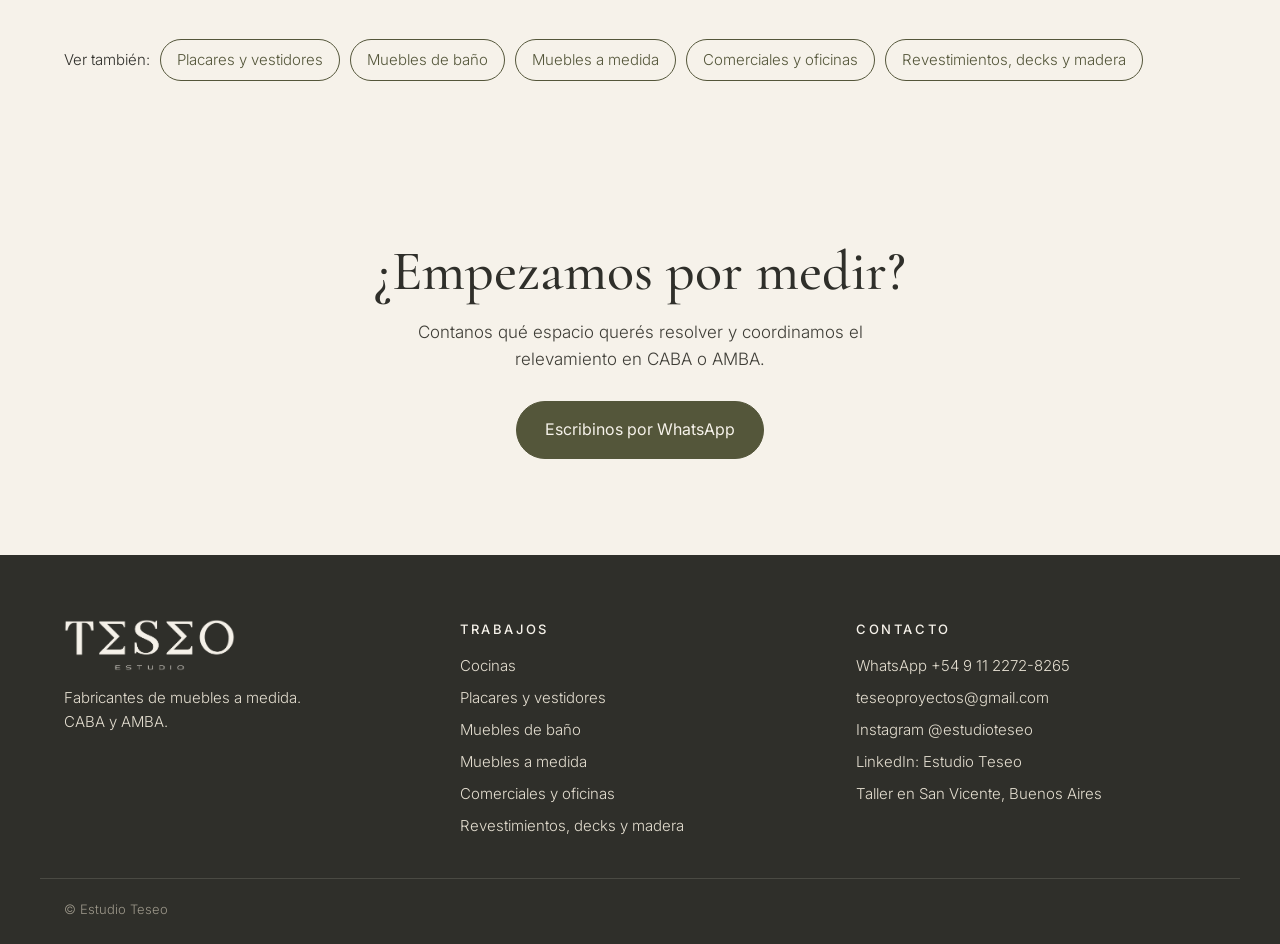
==== commit a8e8488e: "Etapas: laqueado antes del armado" ====
--- a/cocinas-a-medida.html
+++ b/cocinas-a-medida.html
@@ -22,7 +22,7 @@
 <main><section class="page"><div class="wrap">
 <p class="crumbs"><a href="index.html">Inicio</a> / Trabajos / Cocinas</p>
 <h1>Cocinas a medida</h1><div class="rule"></div>
-<div class="texto"><p>Diseñamos y fabricamos cocinas a medida pensadas para cómo cocinás y cómo usás el espacio. Relevamos cada pared, dibujamos cada módulo y lo fabricamos en nuestro taller, con el color y la terminación que elijas.</p><p>Resolvemos islas, barras, columnas de hornos, despensas y alacenas hasta el techo. Cortamos, pegamos el filo, armamos y, cuando el proyecto lo pide, laqueamos en nuestra cabina propia.</p><p>La instalación también es nuestra: montamos en obra y hacemos el ajuste final, para que cada puerta y cada cajón queden como se dibujaron.</p></div>
+<div class="texto"><p>Diseñamos y fabricamos cocinas a medida pensadas para cómo cocinás y cómo usás el espacio. Relevamos cada pared, dibujamos cada módulo y lo fabricamos en nuestro taller, con el color y la terminación que elijas.</p><p>Resolvemos islas, barras, columnas de hornos, despensas y alacenas hasta el techo. Cortamos, pegamos el filo, laqueamos en nuestra cabina propia cuando el proyecto lo pide y armamos.</p><p>La instalación también es nuestra: montamos en obra y hacemos el ajuste final, para que cada puerta y cada cajón queden como se dibujaron.</p></div>
 <p><a class="btn" href="https://wa.me/5491122728265?text=Hola%20Estudio%20Teseo%2C%20vengo%20de%20la%20web%20y%20quiero%20consultar%20por%20cocinas." target="_blank" rel="noopener">Consultar por cocinas</a></p>
 <div class="galeria"><figure class="obra"><a href="img/obras/cocinas-25.jpg"><img loading="lazy" src="img/obras-mini/cocinas-25.jpg" alt="Cocina con isla revestida en listones de madera"></a><figcaption>Cocina con isla revestida en listones de madera</figcaption></figure><figure class="obra"><a href="img/obras/cocinas-31.jpg"><img loading="lazy" src="img/obras-mini/cocinas-31.jpg" alt="Isla con barra y banquetas"></a><figcaption>Isla con barra y banquetas</figcaption></figure><figure class="obra"><a href="img/obras/cocinas-26.jpg"><img loading="lazy" src="img/obras-mini/cocinas-26.jpg" alt="Cajón con canastos extraíbles"></a><figcaption>Cajón con canastos extraíbles</figcaption></figure><figure class="obra"><a href="img/obras/cocinas-16.jpg"><img loading="lazy" src="img/obras-mini/cocinas-16.jpg" alt="Cocina blanca con isla frente al ventanal"></a><figcaption>Cocina blanca con isla frente al ventanal</figcaption></figure><figure class="obra"><a href="img/obras/cocinas-18.jpg"><img loading="lazy" src="img/obras-mini/cocinas-18.jpg" alt="Isla con anafe y horno empotrado"></a><figcaption>Isla con anafe y horno empotrado</figcaption></figure><figure class="obra"><a href="img/obras/cocinas-05.jpg"><img loading="lazy" src="img/obras-mini/cocinas-05.jpg" alt="Cocina verde con vitrina iluminada"></a><figcaption>Cocina verde con vitrina iluminada</figcaption></figure><figure class="obra"><a href="img/obras/cocinas-10.jpg"><img loading="lazy" src="img/obras-mini/cocinas-10.jpg" alt="Cocina verde con luz bajo alacena"></a><figcaption>Cocina verde con luz bajo alacena</figcaption></figure><figure class="obra"><a href="img/obras/cocinas-45.jpg"><img loading="lazy" src="img/obras-mini/cocinas-45.jpg" alt="Cocina gris con columna de hornos"></a><figcaption>Cocina gris con columna de hornos</figcaption></figure><figure class="obra"><a href="img/obras/cocinas-53.jpg"><img loading="lazy" src="img/obras-mini/cocinas-53.jpg" alt="Bajo mesada y alacenas en gris"></a><figcaption>Bajo mesada y alacenas en gris</figcaption></figure><figure class="obra"><a href="img/obras/cocinas-54.jpg"><img loading="lazy" src="img/obras-mini/cocinas-54.jpg" alt="Columna de hornos con estantes de madera"></a><figcaption>Columna de hornos con estantes de madera</figcaption></figure><figure class="obra"><a href="img/obras/cocinas-63.jpg"><img loading="lazy" src="img/obras-mini/cocinas-63.jpg" alt="Isla en tono cemento con mesada negra"></a><figcaption>Isla en tono cemento con mesada negra</figcaption></figure><figure class="obra"><a href="img/obras/cocinas-66.jpg"><img loading="lazy" src="img/obras-mini/cocinas-66.jpg" alt="Cocina con isla y vista al jardín"></a><figcaption>Cocina con isla y vista al jardín</figcaption></figure><figure class="obra"><a href="img/obras/cocinas-84.jpg"><img loading="lazy" src="img/obras-mini/cocinas-84.jpg" alt="Isla blanca con mesada de granito negro"></a><figcaption>Isla blanca con mesada de granito negro</figcaption></figure><figure class="obra"><a href="img/obras/cocinas-89.jpg"><img loading="lazy" src="img/obras-mini/cocinas-89.jpg" alt="Cocina en U con isla negra"></a><figcaption>Cocina en U con isla negra</figcaption></figure><figure class="obra"><a href="img/obras/cocinas-80.jpg"><img loading="lazy" src="img/obras-mini/cocinas-80.jpg" alt="Bajo mesada blanco con mesada de madera maciza"></a><figcaption>Bajo mesada blanco con mesada de madera maciza</figcaption></figure></div>
 <nav class="otros" aria-label="Otros trabajos"><span>Ver también:</span><a href="placares-y-vestidores.html">Placares y vestidores</a><a href="muebles-de-bano.html">Muebles de baño</a><a href="muebles-a-medida.html">Muebles a medida</a><a href="muebles-comerciales-y-oficinas.html">Comerciales y oficinas</a><a href="revestimientos-decks-y-madera.html">Revestimientos, decks y madera</a></nav>
